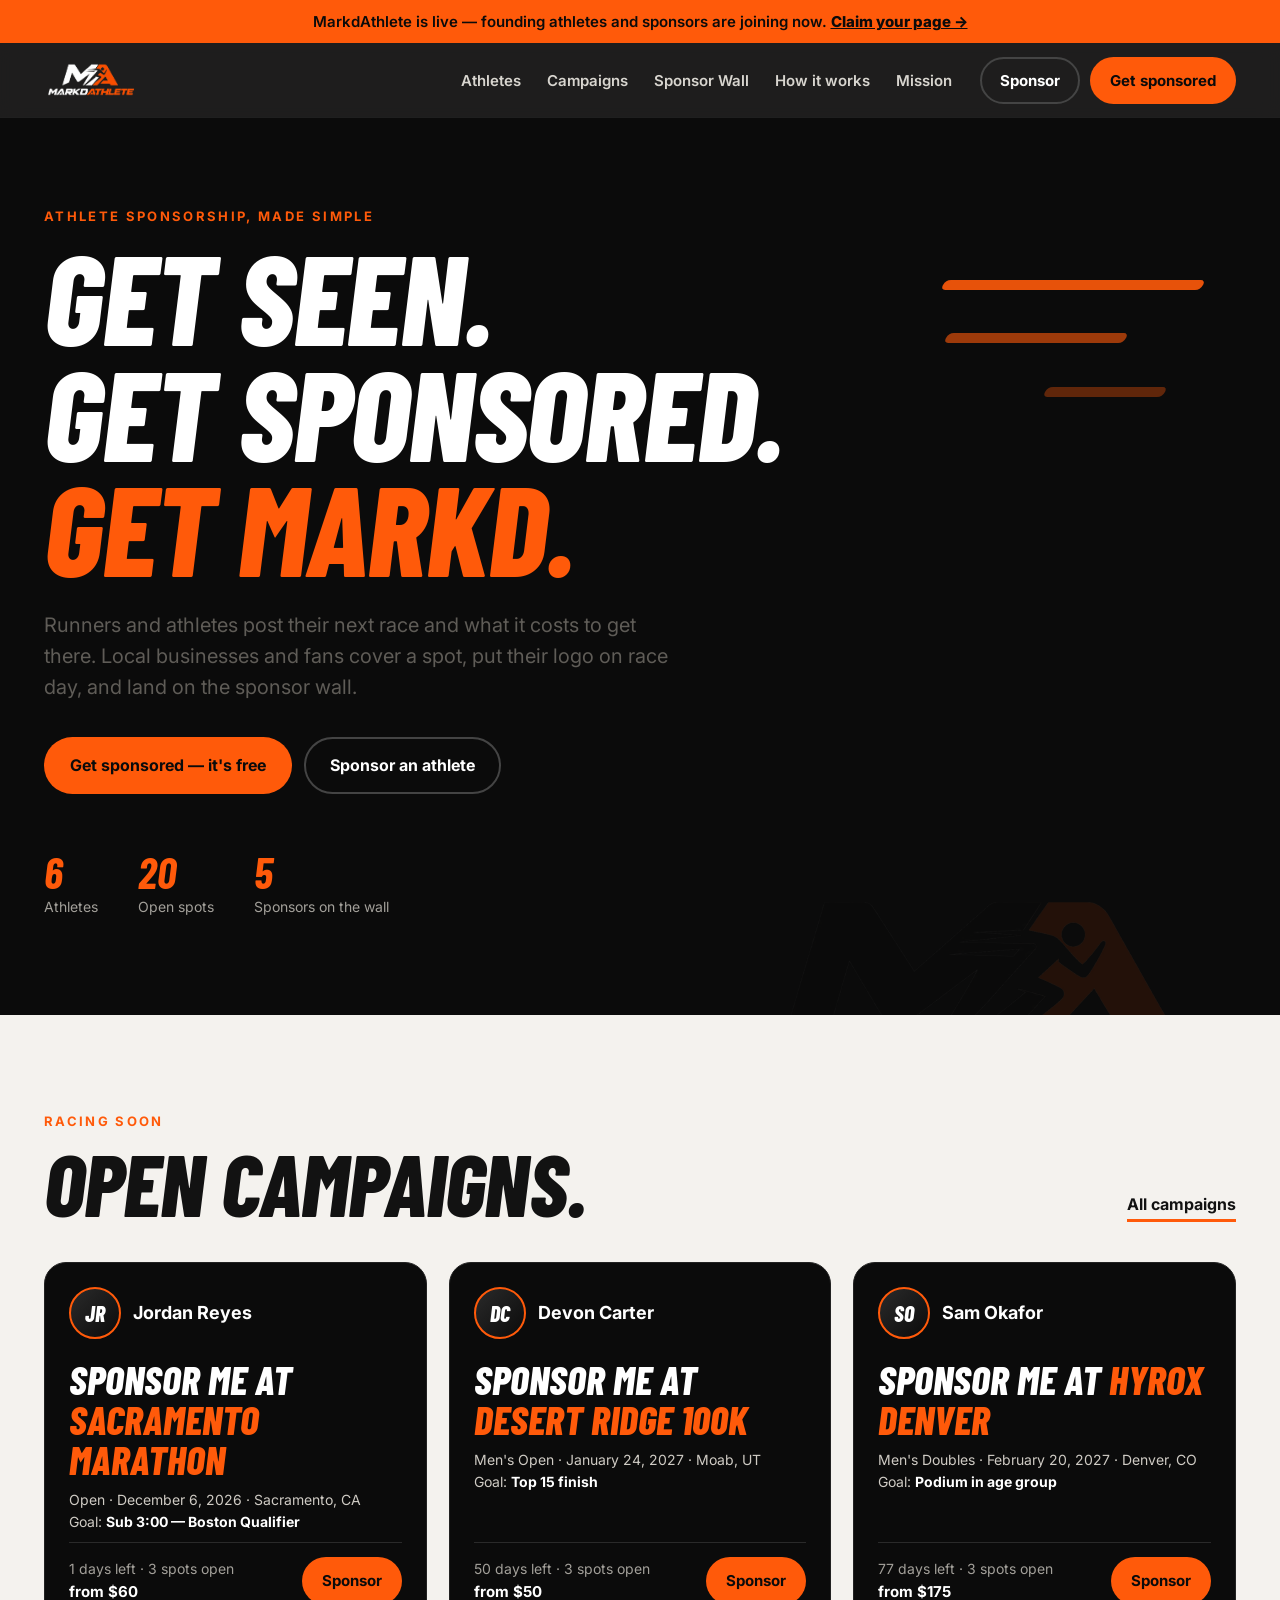
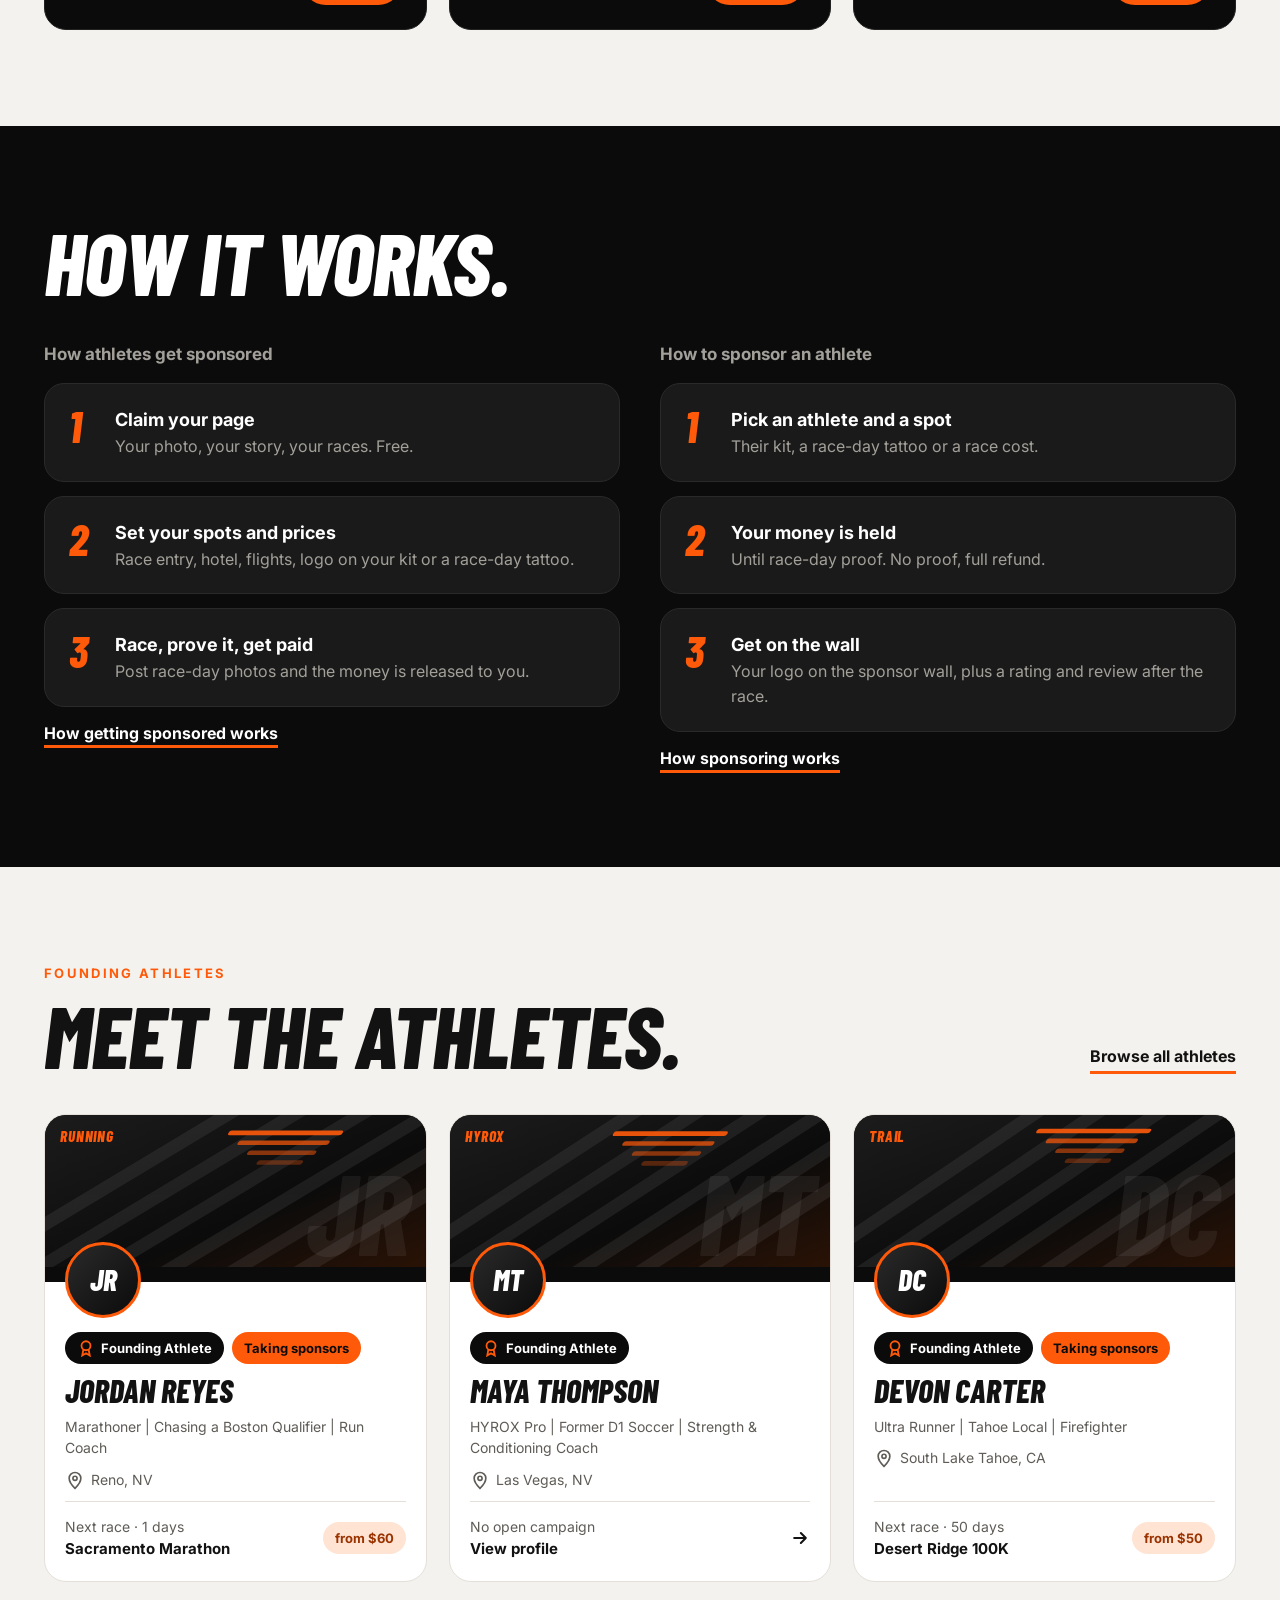
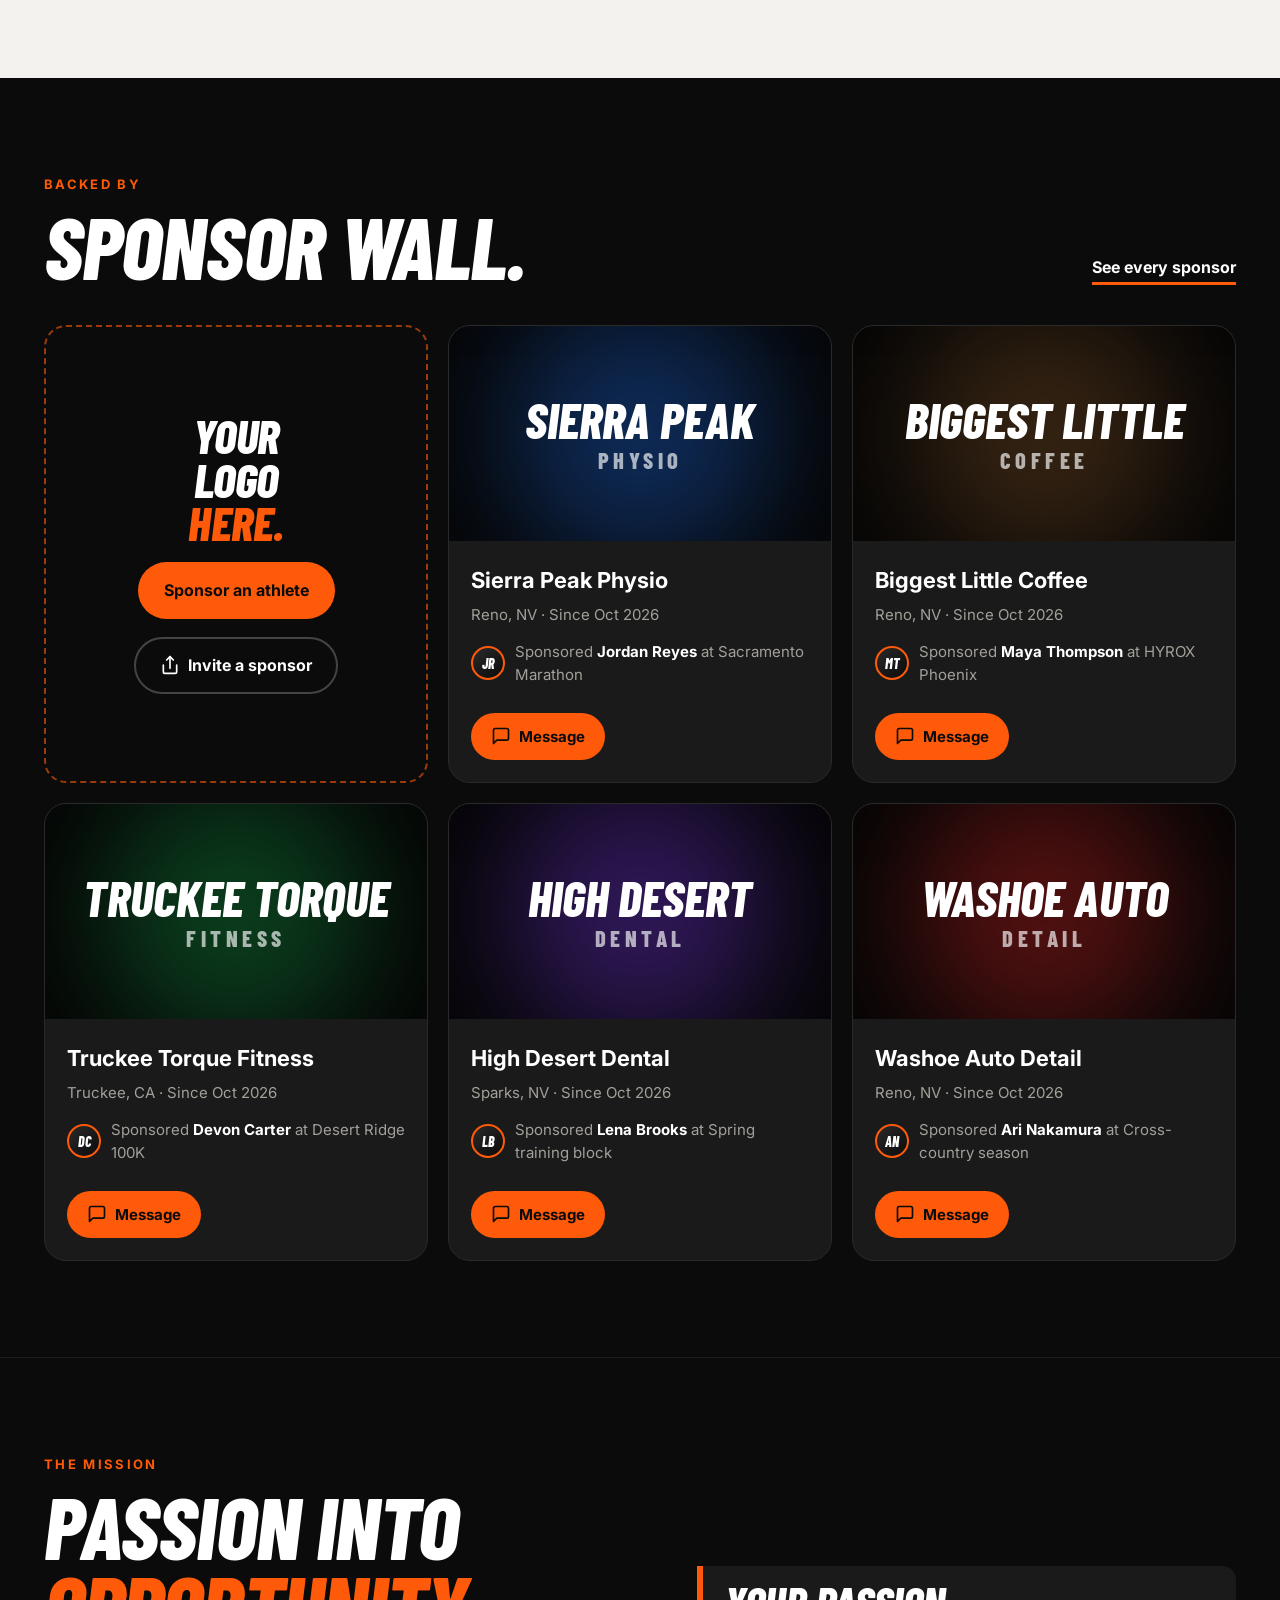
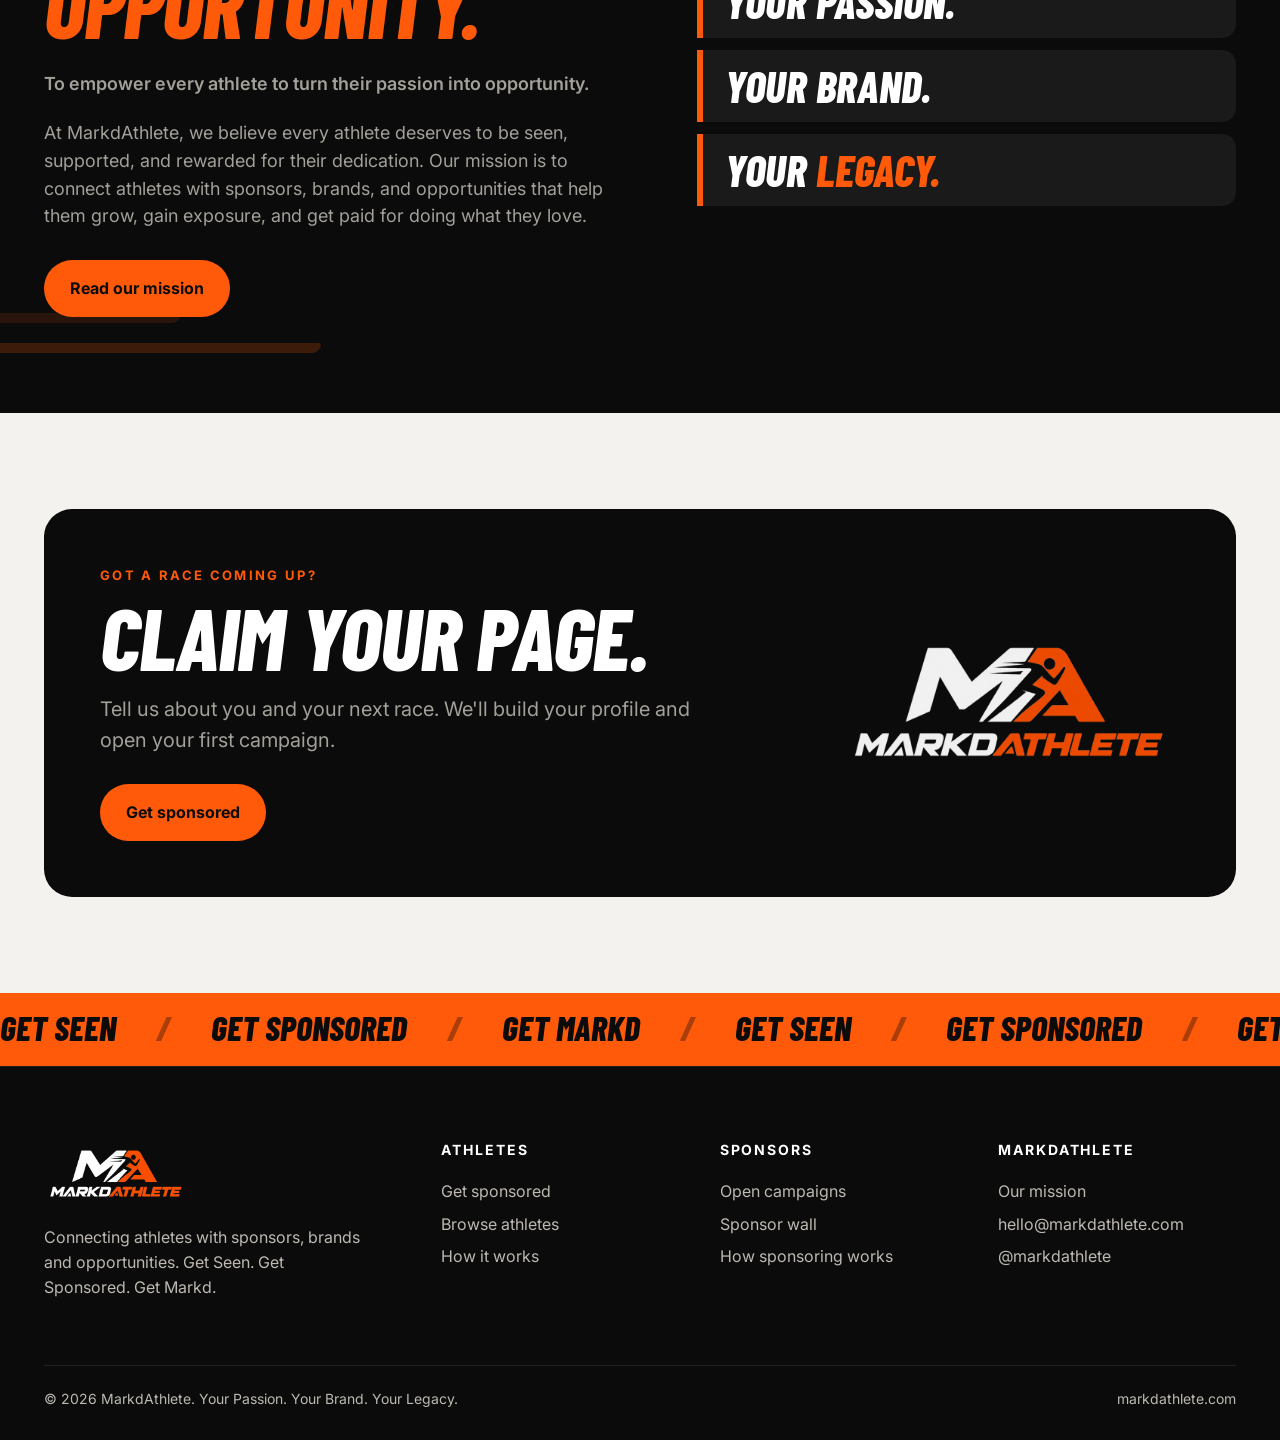
==== index.html @ 25786667 "Add files via upload" ====
<!doctype html>
<html lang="en">
<head>
<meta charset="utf-8">
<meta name="viewport" content="width=device-width, initial-scale=1">
<title>MarkdAthlete — Get Seen. Get Sponsored. Get Markd.</title>
<meta name="description" content="MarkdAthlete connects runners and athletes with sponsors. Athletes post their races and the costs to cover; sponsors back them and get seen on race day.">
<meta property="og:title" content="MarkdAthlete — Get Seen. Get Sponsored. Get Markd.">
<meta property="og:description" content="Sponsor an athlete's next race. Your logo on their kit, your name on the sponsor wall.">
<meta property="og:image" content="https://markdathlete.com/assets/img/og.png">
<meta name="theme-color" content="#0b0b0b">
<link rel="icon" href="assets/img/favicon.png">
<link rel="preconnect" href="https://fonts.googleapis.com"><link rel="preconnect" href="https://fonts.gstatic.com" crossorigin>
<link href="https://fonts.googleapis.com/css2?family=Barlow+Condensed:ital,wght@1,700;1,800&family=Inter:wght@400;500;600;700;800&display=swap" rel="stylesheet">
<link rel="stylesheet" href="assets/css/style.css">
</head>
<body data-page="home">
<div id="site-header"></div>

<section class="hero">
  <div class="speed" aria-hidden="true"><i></i><i></i><i></i></div>
  <img class="hero-figure" src="assets/img/mark.png" alt="" aria-hidden="true">
  <div class="wrap">
    <p class="eyebrow">Athlete sponsorship, made simple</p>
    <h1 class="display h-xl">Get seen.<br>Get sponsored.<br><span class="hl">Get Markd.</span></h1>
    <p class="lead">Runners and athletes post their next race and what it costs to get there. Local businesses and fans cover a spot, put their logo on race day, and land on the sponsor wall.</p>
    <div class="hero-actions">
      <a class="btn btn-orange" href="get-sponsored.html">Get sponsored — it's free</a>
      <a class="btn btn-outline on-dark" href="campaigns.html">Sponsor an athlete</a>
    </div>
    <div class="hero-stats">
      <div><b id="stat-athletes">0</b><span>Athletes</span></div>
      <div><b id="stat-spots">0</b><span>Open spots</span></div>
      <div><b id="stat-sponsors">0</b><span>Sponsors on the wall</span></div>
    </div>
  </div>
</section>

<section class="section">
  <div class="wrap">
    <div class="section-head">
      <div><p class="eyebrow">Racing soon</p><h2 class="display h-lg">Open campaigns.</h2></div>
      <a class="link-u" href="campaigns.html">All campaigns</a>
    </div>
    <div class="grid grid-3" id="home-campaigns"></div>
  </div>
</section>

<section class="section dark" id="how">
  <div class="wrap">
    <h2 class="display h-lg" style="margin-bottom:40px">How it works.</h2>
    <div class="how">
      <div>
        <h3>How athletes get sponsored</h3>
        <div class="how-step reveal"><i>1</i><div><b>Claim your page</b><span>Your photo, your story, your races. Free.</span></div></div>
        <div class="how-step reveal"><i>2</i><div><b>Set your spots and prices</b><span>Race entry, hotel, flights, logo on your kit or a race-day tattoo.</span></div></div>
        <div class="how-step reveal"><i>3</i><div><b>Race, prove it, get paid</b><span>Post race-day photos and the money is released to you.</span></div></div>
        <a class="link-u" href="how-it-works.html#athletes">How getting sponsored works</a>
      </div>
      <div>
        <h3>How to sponsor an athlete</h3>
        <div class="how-step reveal"><i>1</i><div><b>Pick an athlete and a spot</b><span>Their kit, a race-day tattoo or a race cost.</span></div></div>
        <div class="how-step reveal"><i>2</i><div><b>Your money is held</b><span>Until race-day proof. No proof, full refund.</span></div></div>
        <div class="how-step reveal"><i>3</i><div><b>Get on the wall</b><span>Your logo on the sponsor wall, plus a rating and review after the race.</span></div></div>
        <a class="link-u" href="how-it-works.html#sponsors">How sponsoring works</a>
      </div>
    </div>
  </div>
</section>

<section class="section">
  <div class="wrap">
    <div class="section-head">
      <div><p class="eyebrow">Founding athletes</p><h2 class="display h-lg">Meet the athletes.</h2></div>
      <a class="link-u" href="athletes.html">Browse all athletes</a>
    </div>
    <div class="grid grid-3" id="home-athletes"></div>
  </div>
</section>

<section class="section dark">
  <div class="wrap">
    <div class="section-head">
      <div><p class="eyebrow">Backed by</p><h2 class="display h-lg">Sponsor wall.</h2></div>
      <a class="link-u" href="sponsors.html">See every sponsor</a>
    </div>
    <div class="wall" id="home-wall"></div>
  </div>
</section>

<section class="section dark mission" style="border-top:1px solid #1d1d1d">
  <div class="speed" aria-hidden="true"><i></i><i></i></div>
  <div class="wrap mission-grid">
    <div>
      <p class="eyebrow">The mission</p>
      <h2 class="display h-lg" style="margin-bottom:28px">Passion into <span class="hl">opportunity.</span></h2>
      <p class="big">To empower every athlete to turn their passion into opportunity.</p>
      <p>At MarkdAthlete, we believe every athlete deserves to be seen, supported, and rewarded for their dedication. Our mission is to connect athletes with sponsors, brands, and opportunities that help them grow, gain exposure, and get paid for doing what they love.</p>
      <a class="btn btn-orange" href="about.html" style="margin-top:12px">Read our mission</a>
    </div>
    <div class="pillars">
      <div class="pillar reveal">Your Passion.</div>
      <div class="pillar reveal">Your Brand.</div>
      <div class="pillar reveal">Your <span class="hl">Legacy.</span></div>
    </div>
  </div>
</section>

<section class="section">
  <div class="wrap">
    <div class="cta-band">
      <div>
        <p class="eyebrow">Got a race coming up?</p>
        <h2 class="display h-lg">Claim your page.</h2>
        <p class="lead" style="color:#a3a09a;margin:18px 0 28px">Tell us about you and your next race. We'll build your profile and open your first campaign.</p>
        <a class="btn btn-orange" href="get-sponsored.html">Get sponsored</a>
      </div>
      <img src="assets/img/logo-light.png" alt="">
    </div>
  </div>
</section>

<div id="site-footer"></div>
<script src="assets/js/data.js"></script>
<script src="assets/js/app.js"></script>
</body>
</html>
---- assets/css/style.css ----
/* =========================================================
   MarkdAthlete — theme
   Black + blaze orange, taken from the MA logo.
   ========================================================= */
:root {
  --ink: #0b0b0b;
  --char: #121212;
  --card: #1a1a1a;
  --card-2: #222;
  --line-dark: #2a2a2a;
  --paper: #f4f2ee;
  --white: #ffffff;
  --line: #e4e0d9;
  --text: #121212;
  --muted: #5f5c57;
  --muted-dark: #a3a09a;
  --orange: #ff5a0a;
  --orange-2: #ff7a33;
  --orange-soft: #ffe3d3;
  --radius: 22px;
  --radius-sm: 14px;
  --max: 1240px;
  --display: "Barlow Condensed", "Arial Narrow", Impact, sans-serif;
  --body: "Inter", system-ui, -apple-system, "Segoe UI", sans-serif;
  --shadow: 0 10px 30px rgba(0, 0, 0, .08);
}

*, *::before, *::after { box-sizing: border-box; }
html { scroll-behavior: smooth; }
body {
  margin: 0;
  font-family: var(--body);
  color: var(--text);
  background: var(--paper);
  font-size: 16px;
  line-height: 1.55;
  -webkit-font-smoothing: antialiased;
  overflow-x: hidden;
}
img { max-width: 100%; display: block; }
a { color: inherit; }
button, input, textarea, select { font: inherit; }

.wrap { max-width: var(--max); margin: 0 auto; padding: 0 24px; }
@media (max-width: 640px) { .wrap { padding: 0 16px; } }

/* ---------- Type ---------- */
.display {
  font-family: var(--display);
  font-weight: 800;
  font-style: italic;
  text-transform: uppercase;
  letter-spacing: -.01em;
  line-height: .9;
  margin: 0;
}
.h-xl { font-size: clamp(54px, 10vw, 132px); }
.h-lg { font-size: clamp(44px, 7vw, 88px); }
.h-md { font-size: clamp(34px, 4.6vw, 56px); }
.h-sm { font-size: clamp(26px, 3vw, 34px); }
.hl { color: var(--orange); }
.hl-box { background: var(--orange); color: var(--ink); padding: 0 .12em; display: inline-block; transform: skewX(-6deg); }
.hl-box > span { display: inline-block; transform: skewX(6deg); }
.eyebrow {
  font-size: 13px; font-weight: 700; letter-spacing: .18em; text-transform: uppercase;
  color: var(--orange); margin: 0 0 12px;
}
.lead { font-size: clamp(17px, 1.6vw, 20px); color: var(--muted); max-width: 640px; }
.dark .lead { color: var(--muted-dark); }

/* ---------- Buttons ---------- */
.btn {
  display: inline-flex; align-items: center; justify-content: center; gap: 8px;
  padding: 14px 24px; border-radius: 999px; font-weight: 700; font-size: 16px;
  text-decoration: none; border: 2px solid transparent; cursor: pointer;
  transition: transform .15s ease, background .15s ease, color .15s ease, border-color .15s ease;
  white-space: nowrap;
}
.btn:hover { transform: translateY(-1px); }
.btn:active { transform: translateY(0); }
.btn-orange { background: var(--orange); color: var(--ink); }
.btn-orange:hover { background: var(--orange-2); }
.btn-dark { background: var(--ink); color: var(--white); }
.btn-white { background: var(--white); color: var(--ink); }
.btn-outline { border-color: var(--ink); color: var(--ink); background: transparent; }
.btn-outline:hover { background: var(--ink); color: var(--white); }
.dark .btn-outline, .btn-outline.on-dark { border-color: #444; color: var(--white); }
.dark .btn-outline:hover, .btn-outline.on-dark:hover { background: var(--white); color: var(--ink); border-color: var(--white); }
.btn-sm { padding: 10px 18px; font-size: 15px; }
.btn-block { width: 100%; }
.btn[disabled] { opacity: .45; cursor: not-allowed; transform: none; }
.link-u {
  font-weight: 700; text-decoration: none; border-bottom: 3px solid var(--orange); padding-bottom: 2px;
}
.link-u:hover { color: var(--orange); }
.icon { width: 20px; height: 20px; flex: none; }

/* ---------- Header ---------- */
.announce {
  background: var(--orange); color: var(--ink); text-align: center; font-weight: 600;
  padding: 10px 16px; font-size: 15px;
}
.announce a { font-weight: 800; }
.site-header {
  position: sticky; top: 0; z-index: 50;
  background: rgba(11, 11, 11, .92); backdrop-filter: blur(10px);
  border-bottom: 1px solid #1f1f1f;
}
.nav { display: flex; align-items: center; gap: 28px; height: 74px; }
.nav-logo img { height: 46px; width: auto; }
.nav-links { display: flex; gap: 26px; margin-left: auto; }
.nav-links a { color: #d8d5cf; text-decoration: none; font-weight: 600; font-size: 15px; }
.nav-links a:hover, .nav-links a.active { color: var(--orange); }
.nav-cta { display: flex; gap: 10px; }
.nav-toggle { display: none; margin-left: auto; background: none; border: 0; color: #fff; padding: 8px; cursor: pointer; }
.nav-toggle svg { width: 28px; height: 28px; }
@media (max-width: 960px) {
  .nav-links, .nav-cta { display: none; }
  .nav-toggle { display: block; }
  .site-header.open .nav-links, .site-header.open .nav-cta {
    display: flex; flex-direction: column; position: absolute; left: 0; right: 0;
    background: var(--ink); padding: 8px 16px 0; margin: 0;
  }
  .site-header.open .nav-links { top: 74px; gap: 0; }
  .site-header.open .nav-links a { padding: 14px 4px; border-bottom: 1px solid #222; font-size: 18px; }
  .site-header.open .nav-cta { top: calc(74px + 5 * 55px); padding: 16px 16px 24px; border-bottom: 1px solid #222; }
}

/* ---------- Sections ---------- */
.section { padding: 96px 0; }
.section-sm { padding: 64px 0; }
.dark { background: var(--ink); color: var(--white); }
.section-head { display: flex; justify-content: space-between; align-items: end; gap: 24px; margin-bottom: 40px; flex-wrap: wrap; }
@media (max-width: 640px) { .section { padding: 64px 0; } }

/* speed-line motif (from the logo) */
.speed {
  position: absolute; pointer-events: none; inset: 0; overflow: hidden;
}
.speed i {
  position: absolute; height: 10px; border-radius: 10px; background: var(--orange);
  transform: skewX(-30deg); opacity: .9;
}

/* ---------- Hero ---------- */
.hero { position: relative; background: var(--ink); color: var(--white); overflow: hidden; }
.hero .wrap { position: relative; z-index: 2; padding-top: 88px; padding-bottom: 96px; }
.hero h1 { max-width: 980px; }
.hero .lead { margin: 26px 0 34px; }
.hero-actions { display: flex; gap: 12px; flex-wrap: wrap; }
.hero-figure {
  position: absolute; right: -60px; bottom: -40px; width: min(52vw, 640px); opacity: .1; z-index: 1;
}
.hero-stats { display: flex; gap: 40px; margin-top: 56px; flex-wrap: wrap; }
.hero-stats b { font-family: var(--display); font-style: italic; font-size: 44px; color: var(--orange); display: block; line-height: 1; }
.hero-stats span { color: var(--muted-dark); font-size: 14px; }
.hero .speed i:nth-child(1) { width: 260px; top: 18%; right: 6%; }
.hero .speed i:nth-child(2) { width: 180px; top: 24%; right: 12%; opacity: .6; }
.hero .speed i:nth-child(3) { width: 120px; top: 30%; right: 9%; opacity: .35; }
@media (max-width: 760px) { .hero .speed { display: none; } .hero .wrap { padding-top: 56px; padding-bottom: 64px; } }

/* ---------- Avatars / covers ---------- */
.avatar {
  border-radius: 50%; display: grid; place-items: center; flex: none;
  font-family: var(--display); font-style: italic; font-weight: 800; color: var(--white);
  background: linear-gradient(135deg, #2a2a2a, #0b0b0b);
  border: 3px solid var(--orange); overflow: hidden; position: relative;
}
.avatar img { width: 100%; height: 100%; object-fit: cover; }
.cover {
  position: relative; border-radius: var(--radius); overflow: hidden; background: var(--ink);
  width: 100%; height: clamp(180px, 32vw, 440px);
}
.cover img { width: 100%; height: 100%; object-fit: cover; }
.cover-art { position: absolute; inset: 0; }

/* ---------- Athlete cards ---------- */
.grid { display: grid; gap: 22px; }
.grid-3 { grid-template-columns: repeat(3, 1fr); }
.grid-2 { grid-template-columns: repeat(2, 1fr); }
@media (max-width: 1000px) { .grid-3 { grid-template-columns: repeat(2, 1fr); } }
@media (max-width: 680px) { .grid-3, .grid-2 { grid-template-columns: 1fr; } }

.a-card {
  background: var(--white); border-radius: var(--radius); overflow: hidden; text-decoration: none;
  border: 1px solid var(--line); display: flex; flex-direction: column;
  transition: transform .2s ease, box-shadow .2s ease;
}
.a-card:hover { transform: translateY(-4px); box-shadow: var(--shadow); }
.a-card .cover { border-radius: 0; height: auto; aspect-ratio: 16 / 7; }
.a-card .avatar { width: 76px; height: 76px; font-size: 30px; margin: -40px 0 0 20px; position: relative; z-index: 2; }
.a-card-body { padding: 14px 20px 20px; display: flex; flex-direction: column; gap: 10px; flex: 1; }
.a-card h3 { font-family: var(--display); font-style: italic; font-weight: 800; text-transform: uppercase; font-size: 32px; line-height: 1; margin: 0; }
.a-card .sub { color: var(--muted); font-size: 14px; margin: 0; }
.a-card .race-line {
  margin-top: auto; padding-top: 14px; border-top: 1px solid var(--line);
  display: flex; justify-content: space-between; align-items: center; gap: 10px; font-size: 14px;
}
.a-card .race-line b { display: block; font-size: 15px; }
.pill {
  display: inline-flex; align-items: center; gap: 6px; padding: 6px 12px; border-radius: 999px;
  font-size: 13px; font-weight: 700; background: var(--ink); color: var(--white);
}
.pill-orange { background: var(--orange); color: var(--ink); }
.pill-soft { background: var(--orange-soft); color: #9a3300; }
.chips { display: flex; flex-wrap: wrap; gap: 8px; }
.chip {
  background: var(--white); border: 1px solid var(--line); border-radius: 999px; padding: 7px 14px; font-size: 14px; color: var(--muted);
}
.chip b { color: var(--ink); margin-right: 6px; }

/* ---------- Filters ---------- */
.filters { display: flex; gap: 10px; flex-wrap: wrap; margin-bottom: 28px; align-items: center; }
.filter {
  border: 2px solid var(--ink); background: transparent; border-radius: 999px; padding: 9px 18px; font-weight: 700; cursor: pointer;
}
.filter.on { background: var(--ink); color: var(--white); }
.search {
  margin-left: auto; border: 2px solid var(--line); border-radius: 999px; padding: 10px 18px; min-width: 240px; background: var(--white);
}
.search:focus { outline: none; border-color: var(--orange); }
@media (max-width: 640px) { .search { margin-left: 0; width: 100%; } }

/* ---------- Profile ---------- */
.profile-top { padding-top: 32px; }
.profile-cover { position: relative; }
.profile-cover .avatar { position: absolute; left: 40px; bottom: -64px; width: 150px; height: 150px; font-size: 60px; border-width: 4px; z-index: 3; }
.profile-head { display: flex; justify-content: space-between; gap: 20px; padding-top: 88px; align-items: start; flex-wrap: wrap; }
.profile-head h1 { font-size: clamp(52px, 8vw, 110px); }
.profile-actions { display: flex; gap: 10px; }
.profile-headline { font-size: clamp(18px, 2vw, 24px); font-weight: 600; color: #3a3835; margin: 18px 0 8px; }
.profile-loc { color: var(--muted); font-size: 18px; display: flex; align-items: center; gap: 8px; }
.profile-meta { display: flex; gap: 16px; align-items: center; margin: 18px 0; flex-wrap: wrap; color: var(--muted); }
.socials { display: flex; gap: 12px; margin: 26px 0; flex-wrap: wrap; }
.social {
  background: var(--white); border: 1px solid var(--line); border-radius: var(--radius-sm); padding: 14px 22px; text-decoration: none; min-width: 220px;
}
.social small { display: block; font-size: 11px; letter-spacing: .18em; font-weight: 700; color: var(--muted); text-transform: uppercase; }
.social b { font-size: 18px; }
.social:hover { border-color: var(--orange); }
.bio { font-size: clamp(18px, 1.8vw, 22px); line-height: 1.6; color: #34322f; max-width: 900px; }
.stat-row { display: grid; grid-template-columns: repeat(3, 1fr); gap: 14px; margin: 32px 0; max-width: 760px; }
.stat {
  background: var(--white); border: 1px solid var(--line); border-radius: var(--radius-sm); padding: 18px 20px;
}
.stat b { font-family: var(--display); font-style: italic; font-size: 38px; line-height: 1; display: block; }
.stat span { color: var(--muted); font-size: 14px; }
@media (max-width: 640px) {
  .profile-cover .avatar { left: 20px; width: 112px; height: 112px; font-size: 44px; bottom: -50px; }
  .profile-head { padding-top: 66px; }
  .stat-row { grid-template-columns: 1fr 1fr 1fr; gap: 8px; }
  .stat { padding: 12px; } .stat b { font-size: 26px; } .stat span { font-size: 12px; }
}

/* now taking sponsors banner */
.taking {
  background: var(--ink); color: var(--white); border-radius: var(--radius); padding: 30px 40px;
  display: flex; justify-content: space-between; align-items: center; gap: 20px; margin: 36px 0; flex-wrap: wrap;
  position: relative; overflow: hidden;
}
.taking .speed i:nth-child(1) { width: 200px; right: 240px; top: 20%; opacity: .25; }
.taking .speed i:nth-child(2) { width: 120px; right: 300px; top: 60%; opacity: .15; }
@media (max-width: 640px) { .taking { padding: 24px; } }

/* upcoming races list */
.races { display: grid; gap: 12px; }
.race-row {
  background: var(--white); border: 1px solid var(--line); border-radius: var(--radius-sm); padding: 18px 22px;
  display: grid; grid-template-columns: 90px 1fr auto; gap: 18px; align-items: center;
}
.race-date { text-align: center; border-right: 1px solid var(--line); padding-right: 14px; }
.race-date b { font-family: var(--display); font-style: italic; font-size: 40px; line-height: 1; display: block; }
.race-date span { font-size: 12px; font-weight: 700; letter-spacing: .14em; color: var(--orange); text-transform: uppercase; }
.race-row h4 { margin: 0; font-size: 19px; }
.race-row p { margin: 2px 0 0; color: var(--muted); font-size: 14px; }
@media (max-width: 640px) { .race-row { grid-template-columns: 70px 1fr; } .race-row > :last-child { grid-column: 1 / -1; } }

/* ---------- Campaign ---------- */
.campaign { display: grid; grid-template-columns: 1fr 420px; gap: 24px; align-items: start; }
@media (max-width: 1060px) { .campaign { grid-template-columns: 1fr; } }
.camp-main {
  background: radial-gradient(120% 70% at 10% 0%, #2a1406 0%, var(--ink) 55%); color: var(--white);
  border-radius: 28px; padding: 36px; position: relative; overflow: hidden;
}
@media (max-width: 640px) { .camp-main { padding: 22px; border-radius: 22px; } }
.camp-top { display: flex; align-items: center; gap: 12px; justify-content: space-between; flex-wrap: wrap; }
.camp-who { display: flex; align-items: center; gap: 12px; font-weight: 700; font-size: 18px; text-decoration: none; }
.camp-who .avatar, .a-card .camp-who .avatar { margin: 0; width: 52px; height: 52px; font-size: 22px; border-width: 2px; }
.camp-main h2 { margin: 24px 0 14px; font-size: clamp(40px, 6vw, 76px); }
.camp-sub { color: #cfcbc4; font-size: 18px; margin: 0; }
.camp-sub b { color: var(--white); }
.camp-stats { display: grid; grid-template-columns: repeat(3, 1fr); background: var(--card); border-radius: var(--radius-sm); margin: 28px 0 10px; }
.camp-stats > div { padding: 18px 22px; border-right: 1px solid var(--line-dark); }
.camp-stats > div:last-child { border-right: 0; }
.camp-stats b { font-family: var(--display); font-style: italic; font-size: 44px; line-height: 1; display: block; }
.camp-stats > div:first-child b { color: var(--orange); }
.camp-stats span { color: var(--muted-dark); font-size: 15px; }
.camp-note { color: var(--muted-dark); font-size: 14px; margin: 0 0 24px; }
@media (max-width: 640px) { .camp-stats > div { padding: 14px; } .camp-stats b { font-size: 30px; } .camp-stats span { font-size: 12px; } }

.spots { display: grid; grid-template-columns: repeat(2, 1fr); gap: 16px; }
@media (max-width: 640px) { .spots { grid-template-columns: 1fr; } }
.spot {
  background: var(--card); border: 2px solid var(--card); border-radius: 20px; padding: 24px; display: flex; flex-direction: column; gap: 6px;
  transition: border-color .15s ease;
}
.spot.selected { border-color: var(--orange); }
.spot.taken { opacity: .55; }
.spot small { font-size: 12px; letter-spacing: .18em; font-weight: 700; color: var(--muted-dark); text-transform: uppercase; }
.spot h4 { margin: 4px 0 0; font-size: 22px; }
.spot .price { font-family: var(--display); font-style: italic; font-weight: 800; font-size: 46px; line-height: 1.05; }
.spot .btn { margin-top: 14px; }
.spot .alt { display: flex; flex-direction: column; align-items: center; gap: 6px; margin-top: 10px; }
.spot .alt button { background: none; border: 0; color: #e8e5df; text-decoration: underline; text-underline-offset: 3px; cursor: pointer; font-size: 15px; padding: 4px; }
.spot .alt button:hover { color: var(--orange); }
.spot .taken-by { margin-top: 14px; padding: 12px 14px; border-radius: 12px; background: #111; color: var(--muted-dark); font-size: 14px; }
.spot .taken-by b { color: var(--white); }

/* sponsor form panel */
.panel {
  background: var(--white); border: 1px solid var(--line); border-radius: 24px; padding: 28px; position: sticky; top: 96px;
}
@media (max-width: 1060px) { .panel { position: static; } }
.panel h3 { margin: 0 0 4px; }
.step { display: flex; align-items: center; gap: 14px; margin: 26px 0 14px; }
.step i {
  width: 40px; height: 40px; border-radius: 50%; background: var(--orange); color: var(--ink); display: grid; place-items: center;
  font-family: var(--display); font-weight: 800; font-size: 22px; flex: none;
}
.step b { font-size: 20px; }
.picked {
  border: 2px dashed var(--line); border-radius: var(--radius-sm); padding: 16px 18px; color: var(--muted);
}
.picked.has { border-style: solid; border-color: var(--orange); color: var(--ink); background: #fff8f3; }
.picked .amt-row { display: flex; gap: 8px; align-items: center; margin-top: 10px; }
.field { margin-bottom: 16px; }
.field label, .label { display: block; font-weight: 700; font-size: 15px; margin-bottom: 6px; }
.field label small, .label small { font-weight: 400; color: var(--muted); }
.input, textarea.input {
  width: 100%; border: 2px solid var(--line); border-radius: 12px; padding: 13px 16px; background: var(--white); font-size: 16px;
}
.input:focus { outline: none; border-color: var(--orange); }
textarea.input { min-height: 96px; resize: vertical; }
.help { font-size: 14px; color: var(--muted); margin: 6px 0 0; }
.or { display: flex; align-items: center; gap: 12px; color: var(--muted); margin: 18px 0; }
.or::before, .or::after { content: ""; height: 1px; background: var(--line); flex: 1; }
.swatches { display: flex; gap: 8px; margin-top: 10px; flex-wrap: wrap; }
.swatch {
  width: 36px; height: 36px; border-radius: 50%; border: 2px solid var(--line); cursor: pointer; padding: 0;
}
.swatch.on { outline: 3px solid var(--ink); outline-offset: 2px; }
.check {
  display: flex; gap: 12px; align-items: flex-start; border: 1px solid var(--line); border-radius: var(--radius-sm); padding: 14px; font-size: 15px; cursor: pointer;
}
.check input { width: 20px; height: 20px; margin-top: 2px; accent-color: var(--orange); flex: none; }
.check.plain { border: 0; padding: 0; }
.upload-preview {
  margin-top: 10px; border-radius: 12px; background: var(--ink); min-height: 0; display: none; place-items: center; padding: 16px;
}
.upload-preview.on { display: grid; }
.upload-preview img { max-height: 120px; }
details.terms { margin: 18px 0 12px; color: var(--muted); font-size: 14px; }
details.terms summary { cursor: pointer; font-weight: 700; }
details.terms ul { padding-left: 18px; }
.preview-tag {
  margin-top: 10px; display: none; padding: 14px; border-radius: 12px; background: var(--ink);
  font-family: var(--display); font-style: italic; font-weight: 800; font-size: 28px; text-transform: uppercase; text-align: center;
}
.preview-tag.on { display: block; }
.success {
  display: none; text-align: center; padding: 20px 0;
}
.success.on { display: block; }
.success .tick { width: 64px; height: 64px; border-radius: 50%; background: var(--orange); display: grid; place-items: center; margin: 0 auto 16px; }

/* ---------- Sponsor wall ---------- */
.wall { display: grid; grid-template-columns: repeat(3, 1fr); gap: 20px; }
@media (max-width: 1000px) { .wall { grid-template-columns: repeat(2, 1fr); } }
@media (max-width: 640px) { .wall { grid-template-columns: 1fr; } }
.s-card {
  background: var(--card); border: 1px solid var(--line-dark); border-radius: var(--radius); overflow: hidden; display: flex; flex-direction: column;
  transition: border-color .2s ease, transform .2s ease;
}
.s-card:hover { border-color: var(--orange); transform: translateY(-3px); }
.s-logo {
  background: #050505; aspect-ratio: 16 / 9; display: grid; place-items: center; padding: 24px; position: relative; overflow: hidden;
}
.s-logo img { max-height: 70%; max-width: 80%; object-fit: contain; }
.s-mono {
  font-family: var(--display); font-style: italic; font-weight: 800; text-transform: uppercase; text-align: center;
  font-size: clamp(34px, 4vw, 50px); line-height: .9; color: var(--white); position: relative; z-index: 1;
}
.s-mono em { display: block; font-size: .45em; letter-spacing: .2em; font-style: normal; opacity: .65; margin-top: 8px; }
.s-glow { position: absolute; width: 70%; aspect-ratio: 1; border-radius: 50%; filter: blur(60px); opacity: .35; }
.s-body { padding: 22px; display: flex; flex-direction: column; gap: 6px; flex: 1; }
.s-body h4 { margin: 0; font-size: 22px; color: var(--white); }
.s-body .meta { color: var(--muted-dark); font-size: 15px; margin: 0; }
.s-body .backed { display: flex; gap: 10px; align-items: center; color: var(--muted-dark); font-size: 15px; margin-top: 8px; }
.s-body .backed .avatar { width: 34px; height: 34px; font-size: 14px; border-width: 2px; }
.s-body .backed b { color: var(--white); }
.s-actions { display: flex; gap: 8px; margin-top: auto; padding-top: 20px; flex-wrap: wrap; }
.s-card.invite {
  background: transparent; border: 2px dashed rgba(255, 90, 10, .6); align-items: center; justify-content: center; text-align: center;
  padding: 40px 24px; gap: 18px; min-height: 380px;
}
.s-card.invite:hover { transform: none; }
.s-card.invite .display { font-size: 48px; }

/* ---------- How it works ---------- */
.how { display: grid; grid-template-columns: 1fr 1fr; gap: 40px; }
@media (max-width: 860px) { .how { grid-template-columns: 1fr; } }
.how h3 { font-size: 17px; color: var(--muted); margin: 0 0 16px; font-weight: 700; }
.how-step {
  background: var(--white); border: 1px solid var(--line); border-radius: 20px; padding: 22px 24px;
  display: flex; gap: 18px; margin-bottom: 14px; align-items: flex-start;
}
.how-step i { font-family: var(--display); font-weight: 800; font-size: 44px; color: var(--orange); line-height: .9; min-width: 28px; }
.how-step b { display: block; font-size: 18px; }
.how-step span { color: var(--muted); }
.dark .how-step { background: var(--card); border-color: var(--line-dark); }
.dark .how-step span, .dark .how h3 { color: var(--muted-dark); }

/* ---------- Mission ---------- */
.mission { position: relative; overflow: hidden; }
.mission .wrap { position: relative; z-index: 2; }
.mission-grid { display: grid; grid-template-columns: 1.1fr 1fr; gap: 60px; align-items: center; }
@media (max-width: 900px) { .mission-grid { grid-template-columns: 1fr; gap: 30px; } }
.mission p.big { font-size: clamp(22px, 2.6vw, 32px); font-weight: 600; line-height: 1.35; margin: 0 0 22px; }
.mission p:not(.eyebrow) { color: var(--muted-dark); font-size: 18px; }
.pillars { display: grid; gap: 12px; }
.pillar {
  border-left: 6px solid var(--orange); padding: 14px 22px; background: var(--card); border-radius: 0 var(--radius-sm) var(--radius-sm) 0;
  font-family: var(--display); font-style: italic; font-weight: 800; text-transform: uppercase; font-size: clamp(30px, 3.6vw, 44px); line-height: 1;
}
.mission .speed i:nth-child(1) { width: 380px; left: -60px; bottom: 60px; opacity: .2; }
.mission .speed i:nth-child(2) { width: 220px; left: -40px; bottom: 90px; opacity: .12; }

.tagline-strip {
  background: var(--orange); color: var(--ink); overflow: hidden; white-space: nowrap; padding: 18px 0;
}
.marquee { display: inline-flex; gap: 40px; animation: marq 28s linear infinite; }
.marquee span { font-family: var(--display); font-style: italic; font-weight: 800; text-transform: uppercase; font-size: 34px; line-height: 1; }
.marquee span::after { content: "/"; margin-left: 40px; opacity: .35; }
@keyframes marq { to { transform: translateX(-50%); } }
@media (prefers-reduced-motion: reduce) { .marquee { animation: none; } }

/* ---------- CTA band ---------- */
.cta-band {
  background: var(--ink); color: var(--white); border-radius: 28px; padding: 56px; display: grid; grid-template-columns: 1.4fr 1fr; gap: 30px; align-items: center;
  position: relative; overflow: hidden;
}
.cta-band img { width: 100%; max-width: 340px; justify-self: end; opacity: .95; }
@media (max-width: 820px) { .cta-band { grid-template-columns: 1fr; padding: 32px; } .cta-band img { justify-self: start; max-width: 220px; } }

/* ---------- FAQ ---------- */
.faq details { border-bottom: 1px solid var(--line); padding: 20px 0; }
.faq summary { cursor: pointer; font-weight: 700; font-size: 19px; list-style: none; display: flex; justify-content: space-between; gap: 20px; }
.faq summary::after { content: "+"; color: var(--orange); font-size: 28px; line-height: 1; }
.faq details[open] summary::after { content: "–"; }
.faq p { color: var(--muted); margin: 12px 0 0; max-width: 780px; }

/* ---------- Apply form ---------- */
.form-card { background: var(--white); border: 1px solid var(--line); border-radius: 24px; padding: 36px; }
.form-grid { display: grid; grid-template-columns: 1fr 1fr; gap: 0 18px; }
.form-grid .full { grid-column: 1 / -1; }
@media (max-width: 640px) { .form-grid { grid-template-columns: 1fr; } .form-card { padding: 22px; } }
.spot-picker { display: flex; flex-wrap: wrap; gap: 8px; }
.spot-picker label {
  border: 2px solid var(--line); border-radius: 999px; padding: 8px 14px; cursor: pointer; font-weight: 600; font-size: 14px; display: flex; gap: 6px; align-items: center;
}
.spot-picker input { accent-color: var(--orange); }
.spot-picker label:has(input:checked) { border-color: var(--orange); background: #fff8f3; }

/* ---------- Footer ---------- */
.site-footer { background: var(--ink); color: #bdb9b2; padding: 72px 0 30px; border-top: 1px solid #1d1d1d; }
.foot-grid { display: grid; grid-template-columns: 1.5fr 1fr 1fr 1fr; gap: 40px; }
@media (max-width: 860px) { .foot-grid { grid-template-columns: 1fr 1fr; } }
.site-footer img { height: 70px; width: auto; margin-bottom: 16px; }
.site-footer h5 { color: var(--white); font-size: 14px; letter-spacing: .14em; text-transform: uppercase; margin: 0 0 14px; }
.site-footer a { display: block; text-decoration: none; padding: 4px 0; }
.site-footer a:hover { color: var(--orange); }
.foot-bottom { border-top: 1px solid #222; margin-top: 50px; padding-top: 22px; display: flex; justify-content: space-between; gap: 20px; flex-wrap: wrap; font-size: 14px; }

/* ---------- Toast / modal ---------- */
.toast {
  position: fixed; left: 50%; bottom: 24px; transform: translateX(-50%) translateY(120px); background: var(--ink); color: var(--white);
  padding: 14px 22px; border-radius: 999px; font-weight: 600; z-index: 99; transition: transform .3s ease; border: 1px solid #333;
}
.toast { opacity: 0; }
.toast.on { transform: translateX(-50%) translateY(0); opacity: 1; }

/* reveal */
.reveal { opacity: 0; transform: translateY(18px); transition: opacity .6s ease, transform .6s ease; }
.reveal.in { opacity: 1; transform: none; }
@media (prefers-reduced-motion: reduce) { .reveal { opacity: 1; transform: none; } }

.page-hero { background: var(--ink); color: var(--white); padding: 80px 0 70px; position: relative; overflow: hidden; }
.page-hero .speed i:nth-child(1) { width: 300px; right: 4%; top: 40%; opacity: .8; }
.page-hero .speed i:nth-child(2) { width: 200px; right: 10%; top: 52%; opacity: .45; }
.page-hero .speed i:nth-child(3) { width: 120px; right: 7%; top: 64%; opacity: .25; }
@media (max-width: 760px) { .page-hero .speed { display: none; } .page-hero { padding: 56px 0 48px; } }
.page-hero .lead { margin-top: 20px; }
.empty { text-align: center; padding: 60px 20px; color: var(--muted); }
.visually-hidden { position: absolute; width: 1px; height: 1px; overflow: hidden; clip: rect(0 0 0 0); }
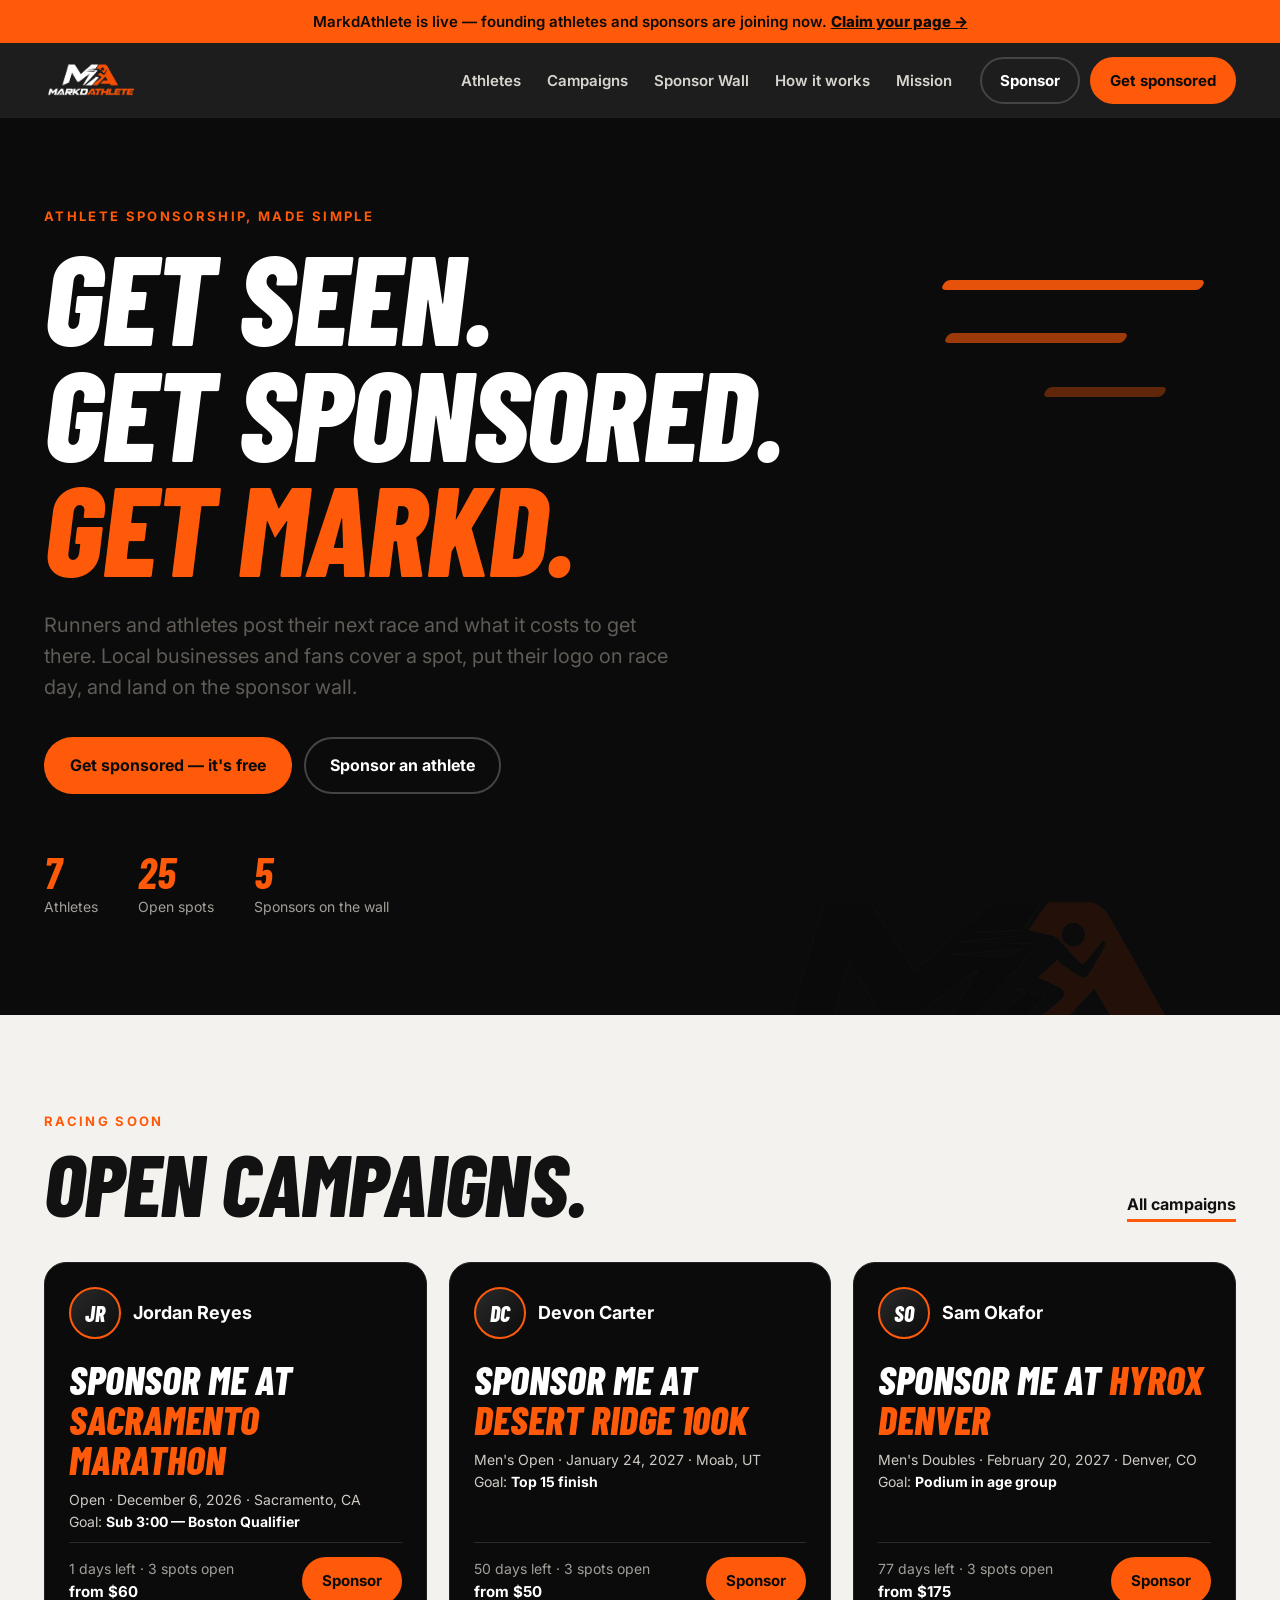
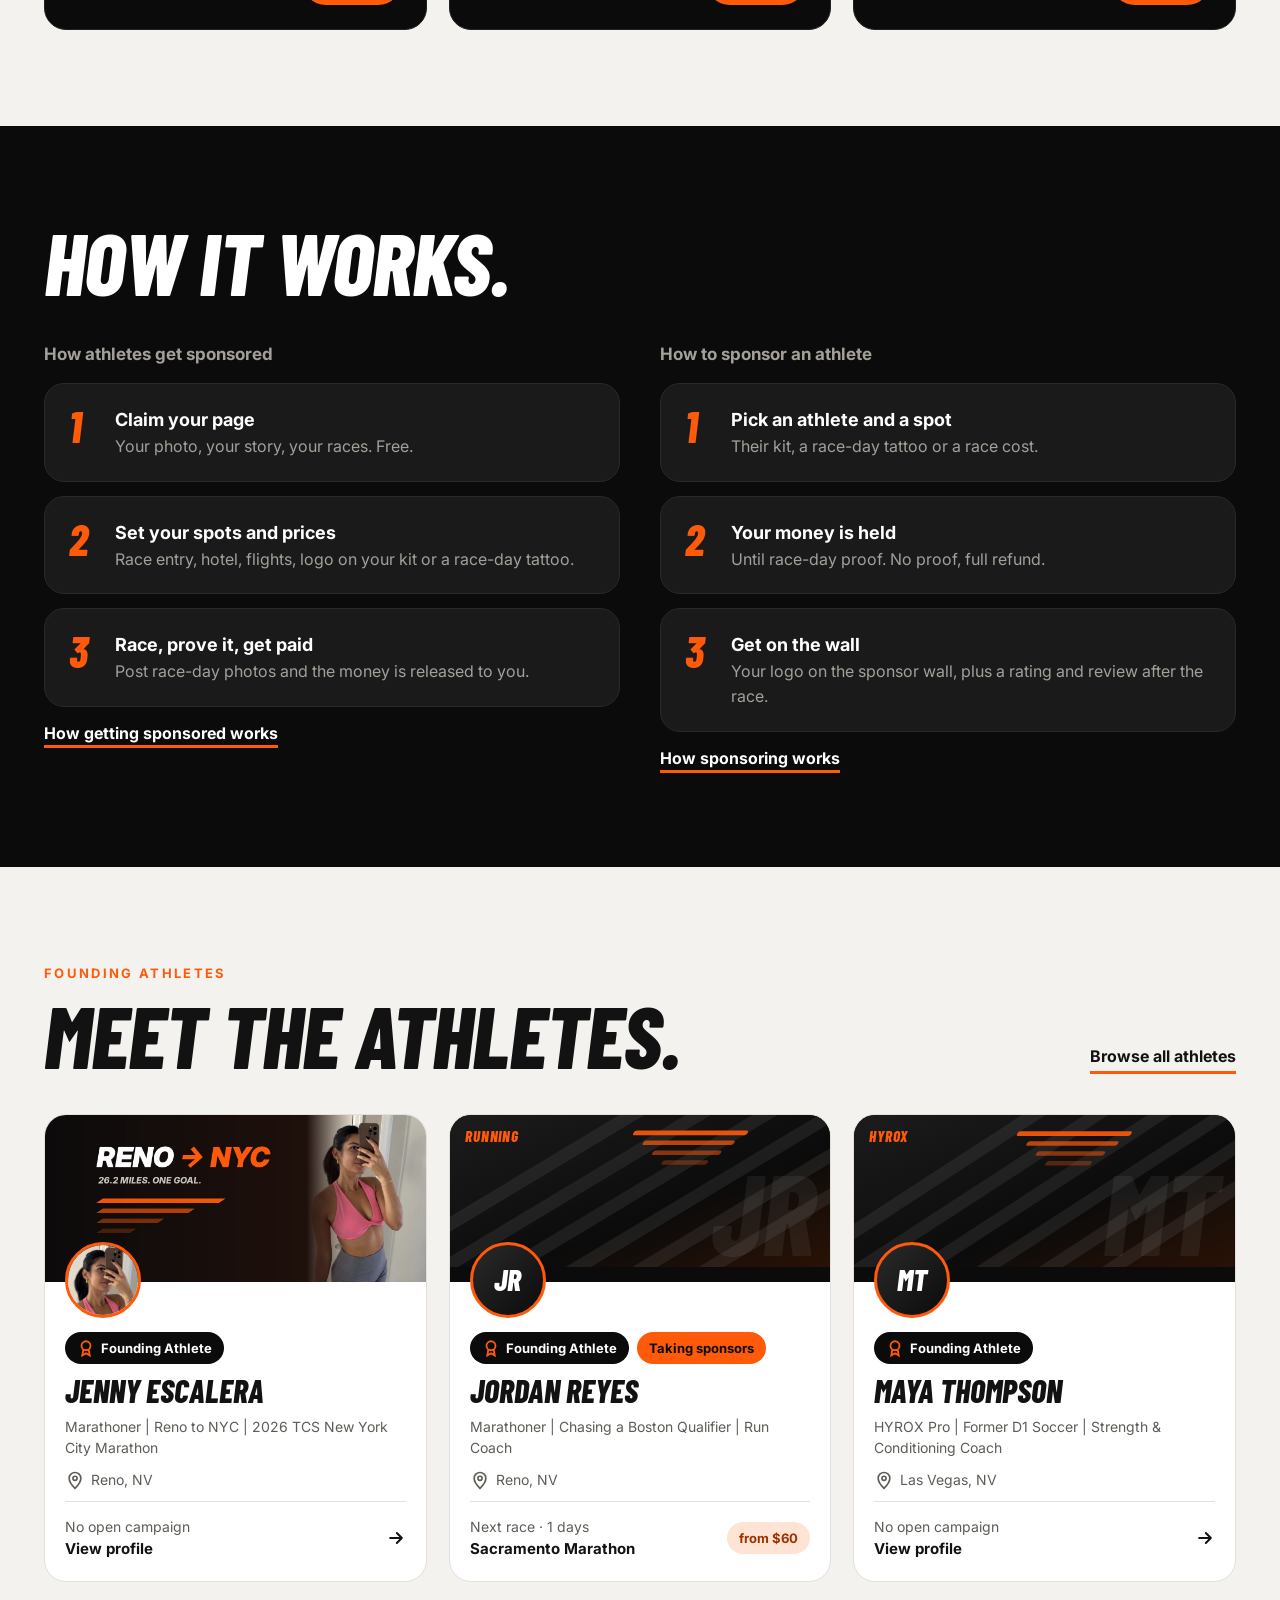
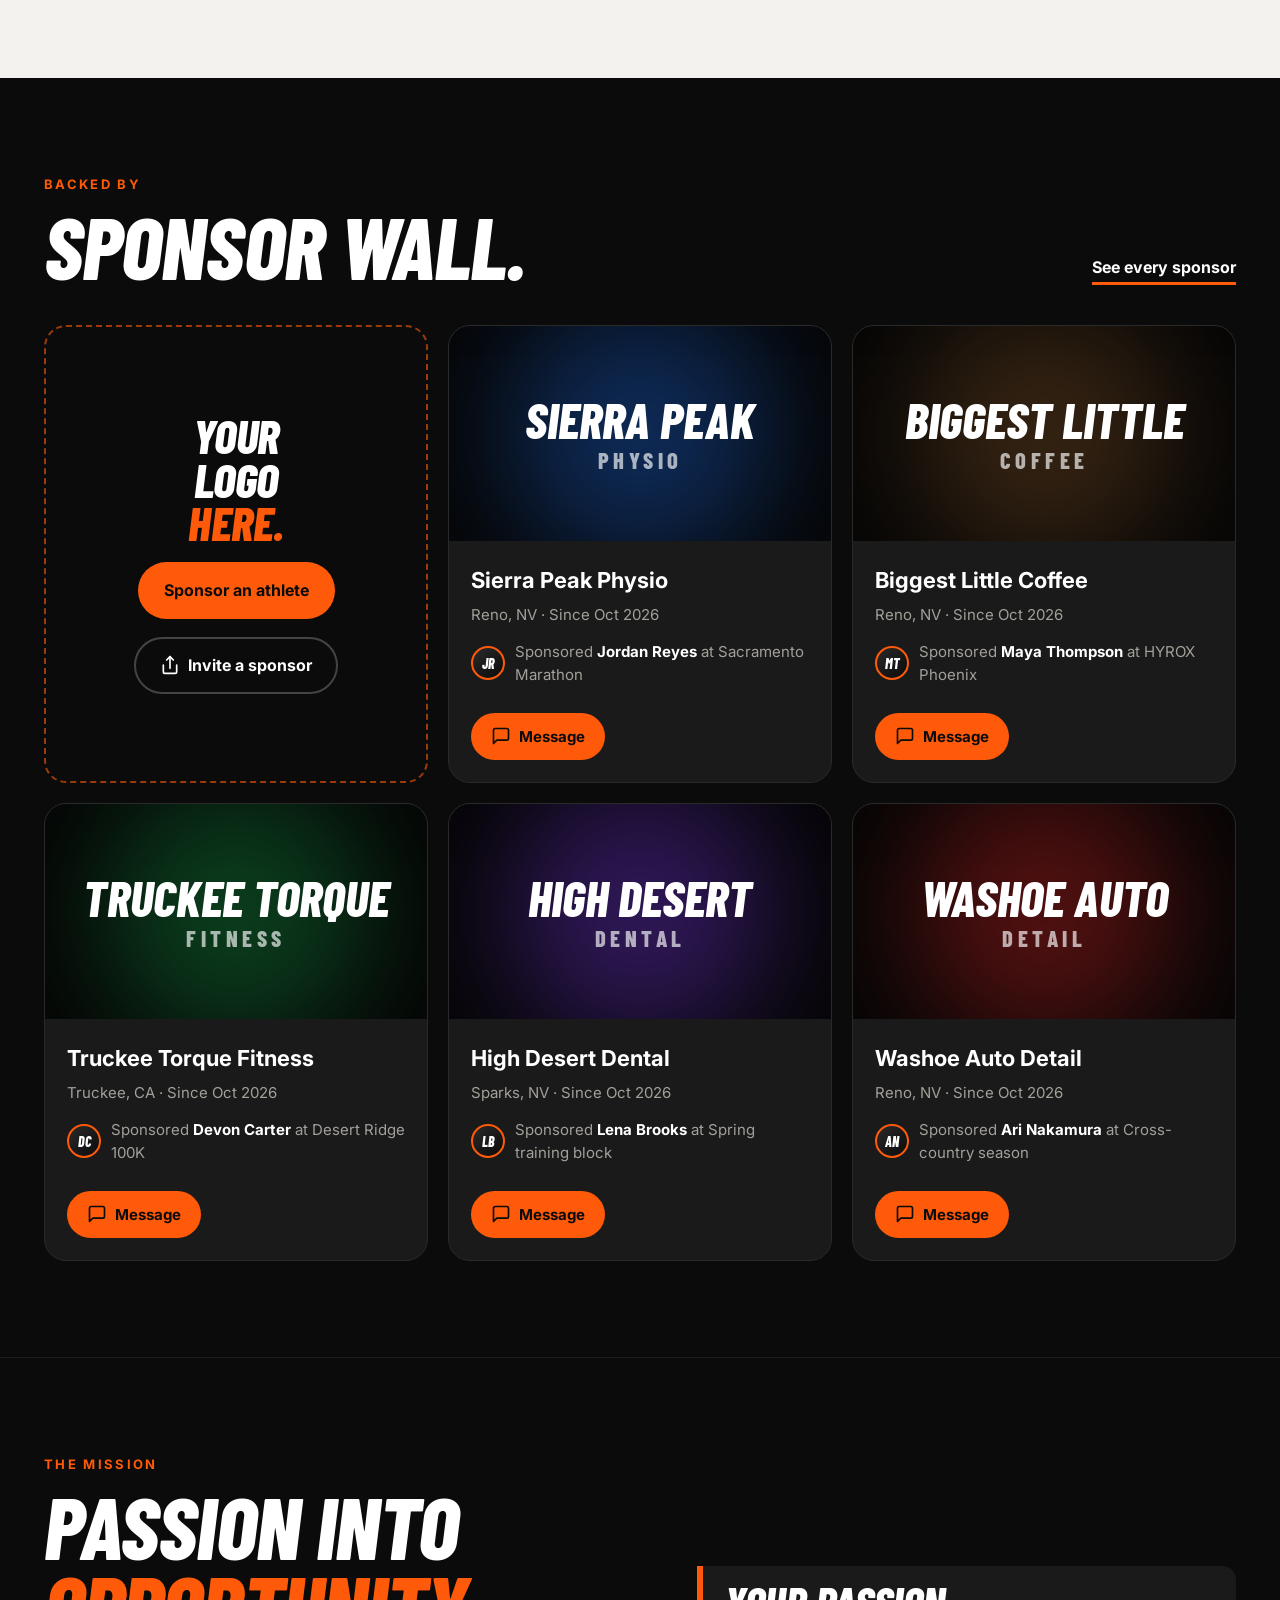
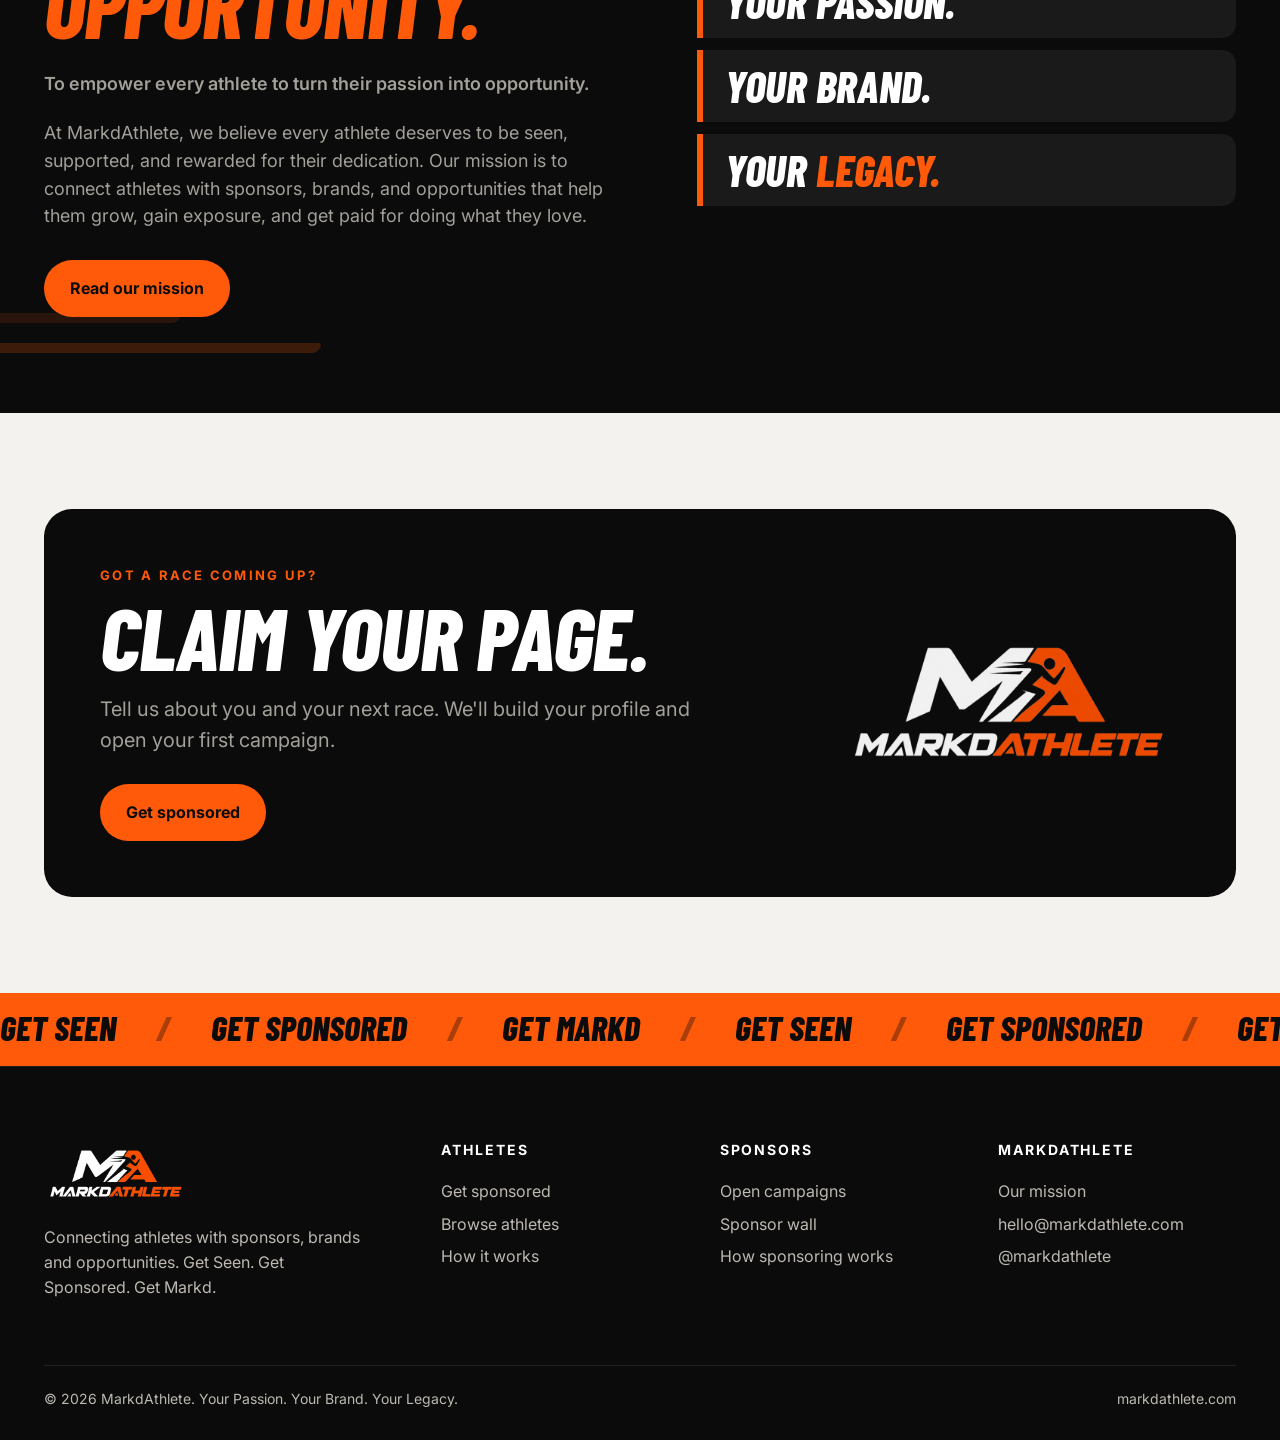
==== commit 84bde8e8: "Bust asset cache so new athletes show up immediately Co-Authored-By: Claude Opus 5.5 <noreply@anthro" ====
--- a/index.html
+++ b/index.html
@@ -12,7 +12,7 @@
 <link rel="icon" href="assets/img/favicon.png">
 <link rel="preconnect" href="https://fonts.googleapis.com"><link rel="preconnect" href="https://fonts.gstatic.com" crossorigin>
 <link href="https://fonts.googleapis.com/css2?family=Barlow+Condensed:ital,wght@1,700;1,800&family=Inter:wght@400;500;600;700;800&display=swap" rel="stylesheet">
-<link rel="stylesheet" href="assets/css/style.css">
+<link rel="stylesheet" href="assets/css/style.css?v=2">
 </head>
 <body data-page="home">
 <div id="site-header"></div>
@@ -121,7 +121,7 @@
 </section>
 
 <div id="site-footer"></div>
-<script src="assets/js/data.js"></script>
-<script src="assets/js/app.js"></script>
+<script src="assets/js/data.js?v=2"></script>
+<script src="assets/js/app.js?v=2"></script>
 </body>
 </html>
--- a/assets/css/style.css
+++ b/assets/css/style.css
@@ -238,7 +238,7 @@
 .social small { display: block; font-size: 11px; letter-spacing: .18em; font-weight: 700; color: var(--muted); text-transform: uppercase; }
 .social b { font-size: 18px; }
 .social:hover { border-color: var(--orange); }
-.bio { font-size: clamp(18px, 1.8vw, 22px); line-height: 1.6; color: #34322f; max-width: 900px; }
+.bio { font-size: clamp(18px, 1.8vw, 22px); line-height: 1.6; color: #34322f; max-width: 900px; white-space: pre-line; overflow-wrap: anywhere; margin-bottom: 32px; }
 .stat-row { display: grid; grid-template-columns: repeat(3, 1fr); gap: 14px; margin: 32px 0; max-width: 760px; }
 .stat {
   background: var(--white); border: 1px solid var(--line); border-radius: var(--radius-sm); padding: 18px 20px;
@@ -502,3 +502,4 @@
 .page-hero .lead { margin-top: 20px; }
 .empty { text-align: center; padding: 60px 20px; color: var(--muted); }
 .visually-hidden { position: absolute; width: 1px; height: 1px; overflow: hidden; clip: rect(0 0 0 0); }
+.taking > div:not(.speed), .taking > a { position: relative; z-index: 1; }
